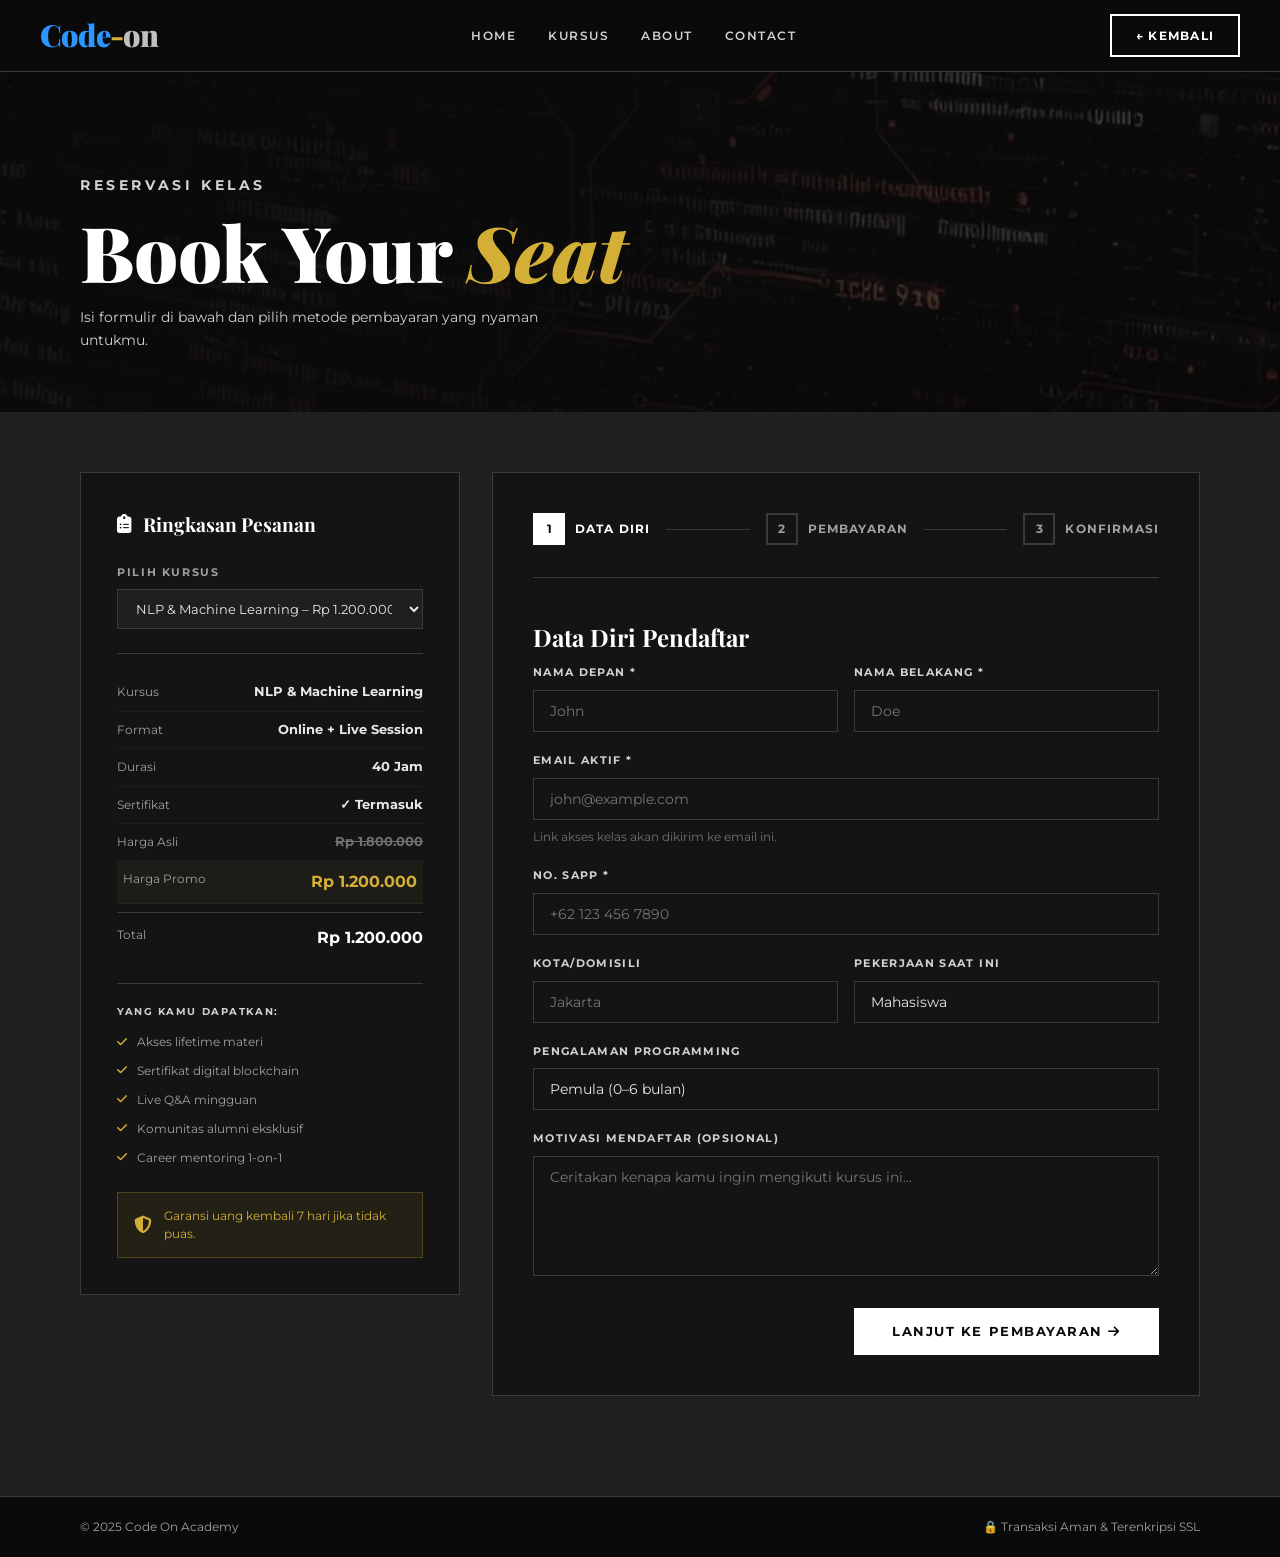
==== booking.html @ 101a2666 "first commit" ====
<!DOCTYPE html>
<html lang="id">
<head>
  <meta charset="UTF-8" />
  <meta name="viewport" content="width=device-width, initial-scale=1.0" />
  <title>Booking – Code On Academy</title>
  <link rel="stylesheet" href="style.css" />
  <link href="https://fonts.googleapis.com/css2?family=Playfair+Display:ital,wght@0,400;0,700;0,900;1,400&family=Montserrat:wght@300;400;500;600;700&display=swap" rel="stylesheet" />
  <link rel="stylesheet" href="https://cdnjs.cloudflare.com/ajax/libs/font-awesome/6.5.0/css/all.min.css" />
</head>
<body class="booking-page">

  <!-- NAVBAR -->
  <header id="navbar" class="scrolled">
    <div class="nav-container">
      <a href="index.html" class="logo">
        <span class="logo-c">Code</span><span class="logo-dash">-</span><span class="logo-on">on</span>
      </a>
      <nav class="nav-links">
        <a href="index.html">Home</a>
        <a href="index.html#workshops">Kursus</a>
        <a href="index.html#about">About</a>
        <a href="index.html#contact">Contact</a>
      </nav>
      <a href="index.html" class="nav-cta outline">← Kembali</a>
    </div>
  </header>

  <!-- BOOKING HERO -->
  <section class="booking-hero">
    <div class="booking-hero-bg"></div>
    <div class="booking-hero-overlay"></div>
    <div class="booking-hero-content">
      <p class="section-eyebrow">Reservasi Kelas</p>
      <h1>Book Your <em>Seat</em></h1>
      <p>Isi formulir di bawah dan pilih metode pembayaran yang nyaman untukmu.</p>
    </div>
  </section>

  <!-- BOOKING CONTENT -->
  <section class="booking-section">
    <div class="booking-wrapper">

      <!-- LEFT: Course Summary -->
      <aside class="booking-summary">
        <h3><i class="fas fa-clipboard-list"></i> Ringkasan Pesanan</h3>

        <div class="summary-course-select">
          <label>Pilih Kursus</label>
          <select id="courseSelect" onchange="updateSummary()">
            <option value="nlp" data-price="1200000">NLP & Machine Learning – Rp 1.200.000</option>
            <option value="cv" data-price="950000">Computer Vision – Rp 950.000</option>
            <option value="backend" data-price="1000000">Backend API Architecture – Rp 1.000.000</option>
            <option value="db" data-price="850000">Database Engineering – Rp 850.000</option>
            <option value="devops" data-price="1100000">DevOps & OS – Rp 1.100.000</option>
          </select>
        </div>

        <div class="summary-detail">
          <div class="sd-row"><span>Kursus</span><strong id="s-course">NLP & Machine Learning</strong></div>
          <div class="sd-row"><span>Format</span><strong>Online + Live Session</strong></div>
          <div class="sd-row"><span>Durasi</span><strong id="s-duration">40 Jam</strong></div>
          <div class="sd-row"><span>Sertifikat</span><strong>✓ Termasuk</strong></div>
          <div class="sd-row"><span>Harga Asli</span><strong class="line-through" id="s-original">Rp 1.800.000</strong></div>
          <div class="sd-row highlight"><span>Harga Promo</span><strong class="price-accent" id="s-price">Rp 1.200.000</strong></div>
          <div class="sd-row total-row"><span>Total</span><strong id="s-total">Rp 1.200.000</strong></div>
        </div>

        <div class="summary-includes">
          <h4>Yang Kamu Dapatkan:</h4>
          <ul>
            <li><i class="fas fa-check"></i> Akses lifetime materi</li>
            <li><i class="fas fa-check"></i> Sertifikat digital blockchain</li>
            <li><i class="fas fa-check"></i> Live Q&A mingguan</li>
            <li><i class="fas fa-check"></i> Komunitas alumni eksklusif</li>
            <li><i class="fas fa-check"></i> Career mentoring 1-on-1</li>
          </ul>
        </div>

        <div class="summary-guarantee">
          <i class="fas fa-shield-alt"></i>
          <span>Garansi uang kembali 7 hari jika tidak puas.</span>
        </div>
      </aside>

      <!-- RIGHT: Booking Form -->
      <div class="booking-form-container">
        <div class="booking-steps">
          <div class="step active" id="step-ind-1">
            <span class="step-num">1</span><span class="step-label">Data Diri</span>
          </div>
          <div class="step-line"></div>
          <div class="step" id="step-ind-2">
            <span class="step-num">2</span><span class="step-label">Pembayaran</span>
          </div>
          <div class="step-line"></div>
          <div class="step" id="step-ind-3">
            <span class="step-num">3</span><span class="step-label">Konfirmasi</span>
          </div>
        </div>

        <!-- STEP 1: Personal Data -->
        <div class="booking-step-content" id="step1">
          <h3>Data Diri Pendaftar</h3>
          <div class="form-row">
            <div class="form-group">
              <label>Nama Depan *</label>
              <input type="text" id="firstName" placeholder="John" required />
            </div>
            <div class="form-group">
              <label>Nama Belakang *</label>
              <input type="text" id="lastName" placeholder="Doe" required />
            </div>
          </div>
          <div class="form-group">
            <label>Email Aktif *</label>
            <input type="email" id="email" placeholder="john@example.com" required />
            <small>Link akses kelas akan dikirim ke email ini.</small>
          </div>
          <div class="form-group">
            <label>No. sApp *</label>
            <input type="tel" id="phone" placeholder="+62 123 456 7890" required />
          </div>
          <div class="form-row">
            <div class="form-group">
              <label>Kota/Domisili</label>
              <input type="text" id="city" placeholder="Jakarta" />
            </div>
            <div class="form-group">
              <label>Pekerjaan Saat Ini</label>
              <select id="occupation">
                <option>Mahasiswa</option>
                <option>Fresh Graduate</option>
                <option>Karyawan Swasta</option>
                <option>Wirausaha</option>
                <option>PNS / ASN</option>
                <option>Lainnya</option>
              </select>
            </div>
          </div>
          <div class="form-group">
            <label>Pengalaman Programming</label>
            <select id="experience">
              <option>Pemula (0–6 bulan)</option>
              <option>Menengah (6 bulan – 2 tahun)</option>
              <option>Berpengalaman (2+ tahun)</option>
            </select>
          </div>
          <div class="form-group">
            <label>Motivasi Mendaftar (opsional)</label>
            <textarea rows="3" placeholder="Ceritakan kenapa kamu ingin mengikuti kursus ini..."></textarea>
          </div>
          <div class="form-actions">
            <button class="btn-primary" onclick="goToStep(2)">Lanjut ke Pembayaran <i class="fas fa-arrow-right"></i></button>
          </div>
        </div>

        <!-- STEP 2: Payment -->
        <div class="booking-step-content hidden" id="step2">
          <h3>Metode Pembayaran</h3>
          <p class="step-desc">Pilih metode pembayaran yang paling nyaman untukmu.</p>

          <div class="payment-methods">

            <!-- E-WALLET -->
            <div class="payment-option" onclick="selectPayment('cash')" id="pay-cash">
              <div class="po-header">
                <div class="po-radio"></div>
                <div class="po-icon"><i class="fas fa-wallet"></i></div>
                <div class="po-info">
                  <strong>E-Wallet</strong>
                  <small>E-Wallet – Bayar online secara instan</small>
                </div>
              </div>
              <div class="po-detail" id="detail-cash">
                <div class="cash-options">
                  <div class="ewallet-opt" onclick="selectEwallet(event, 'gopay')">
                    <div class="ew-icon gopay-icon"><i class="fas fa-g"></i></div>
                    <span>GoPay</span>
                  </div>
                  <div class="ewallet-opt" onclick="selectEwallet(event, 'ovo')">
                    <div class="ew-icon ovo-icon"><i class="fas fa-circle"></i></div>
                    <span>OVO</span>
                  </div>
                  <div class="ewallet-opt" onclick="selectEwallet(event, 'dana')">
                    <div class="ew-icon dana-icon"><i class="fas fa-d"></i></div>
                    <span>DANA</span>
                  </div>
                  <div class="ewallet-opt" onclick="selectEwallet(event, 'shopeepay')">
                    <div class="ew-icon spay-icon"><i class="fas fa-shopping-bag"></i></div>
                    <span>ShopeePay</span>
                  </div>
                </div>
                <div class="form-group mt-1">
                  <label>No. HP / Akun e-Wallet</label>
                  <input type="tel" placeholder="+62 812 3456 7890" />
                </div>
              </div>
            </div>

            <!-- QRIS -->
            <div class="payment-option" onclick="selectPayment('qris')" id="pay-qris">
              <div class="po-header">
                <div class="po-radio"></div>
                <div class="po-icon"><i class="fas fa-qrcode"></i></div>
                <div class="po-info">
                  <strong>QRIS</strong>
                  <small>Scan QR – Semua e-Wallet & m-Banking</small>
                </div>
              </div>
              <div class="po-detail" id="detail-qris">
                <div class="qris-display">
                  <div class="qris-code">
                    <div class="qr-mock">
                      <svg viewBox="0 0 100 100" xmlns="http://www.w3.org/2000/svg">
                        <!-- QR mock pattern -->
                        <rect width="100" height="100" fill="white"/>
                        <rect x="5" y="5" width="30" height="30" rx="2" fill="none" stroke="#0d0d0d" stroke-width="3"/>
                        <rect x="10" y="10" width="20" height="20" fill="#0d0d0d"/>
                        <rect x="65" y="5" width="30" height="30" rx="2" fill="none" stroke="#0d0d0d" stroke-width="3"/>
                        <rect x="70" y="10" width="20" height="20" fill="#0d0d0d"/>
                        <rect x="5" y="65" width="30" height="30" rx="2" fill="none" stroke="#0d0d0d" stroke-width="3"/>
                        <rect x="10" y="70" width="20" height="20" fill="#0d0d0d"/>
                        <rect x="45" y="5" width="5" height="5" fill="#0d0d0d"/>
                        <rect x="52" y="5" width="5" height="5" fill="#0d0d0d"/>
                        <rect x="45" y="12" width="5" height="5" fill="#0d0d0d"/>
                        <rect x="45" y="20" width="5" height="5" fill="#0d0d0d"/>
                        <rect x="52" y="20" width="5" height="5" fill="#0d0d0d"/>
                        <rect x="45" y="28" width="5" height="5" fill="#0d0d0d"/>
                        <rect x="45" y="45" width="5" height="5" fill="#0d0d0d"/>
                        <rect x="52" y="45" width="5" height="5" fill="#0d0d0d"/>
                        <rect x="60" y="45" width="5" height="5" fill="#0d0d0d"/>
                        <rect x="45" y="52" width="5" height="5" fill="#0d0d0d"/>
                        <rect x="60" y="52" width="5" height="5" fill="#0d0d0d"/>
                        <rect x="45" y="60" width="5" height="5" fill="#0d0d0d"/>
                        <rect x="52" y="60" width="5" height="5" fill="#0d0d0d"/>
                        <rect x="60" y="60" width="5" height="5" fill="#0d0d0d"/>
                        <rect x="45" y="68" width="5" height="5" fill="#0d0d0d"/>
                        <rect x="52" y="75" width="5" height="5" fill="#0d0d0d"/>
                        <rect x="60" y="68" width="5" height="5" fill="#0d0d0d"/>
                        <rect x="45" y="82" width="5" height="5" fill="#0d0d0d"/>
                        <rect x="52" y="82" width="5" height="5" fill="#0d0d0d"/>
                        <rect x="60" y="82" width="5" height="5" fill="#0d0d0d"/>
                        <rect x="68" y="45" width="5" height="5" fill="#0d0d0d"/>
                        <rect x="75" y="45" width="5" height="5" fill="#0d0d0d"/>
                        <rect x="82" y="45" width="5" height="5" fill="#0d0d0d"/>
                        <rect x="68" y="52" width="5" height="5" fill="#0d0d0d"/>
                        <rect x="82" y="52" width="5" height="5" fill="#0d0d0d"/>
                        <rect x="68" y="60" width="5" height="5" fill="#0d0d0d"/>
                        <rect x="75" y="60" width="5" height="5" fill="#0d0d0d"/>
                        <rect x="68" y="68" width="5" height="5" fill="#0d0d0d"/>
                        <rect x="75" y="75" width="5" height="5" fill="#0d0d0d"/>
                        <rect x="82" y="68" width="5" height="5" fill="#0d0d0d"/>
                        <rect x="68" y="82" width="5" height="5" fill="#0d0d0d"/>
                        <rect x="82" y="82" width="5" height="5" fill="#0d0d0d"/>
                        <text x="50" y="97" text-anchor="middle" font-size="6" fill="#555">Code On Academy</text>
                      </svg>
                    </div>
                    <p class="qris-amount">Total: <strong id="qris-total">Rp 1.200.000</strong></p>
                    <small>Berlaku 15 menit setelah pembuatan order</small>
                  </div>
                </div>
              </div>
            </div>

            <!-- BANK TRANSFER -->
            <div class="payment-option" onclick="selectPayment('bank')" id="pay-bank">
              <div class="po-header">
                <div class="po-radio"></div>
                <div class="po-icon"><i class="fas fa-university"></i></div>
                <div class="po-info">
                  <strong>Transfer Bank</strong>
                  <small>BCA, BRI, BNI, Mandiri, BSI</small>
                </div>
              </div>
              <div class="po-detail" id="detail-bank">
                <div class="bank-options">
                  <div class="bank-opt" onclick="selectBank(event, 'bca')">
                    <div class="bank-logo bca">BCA</div>
                    <span>Bank BCA</span>
                  </div>
                  <div class="bank-opt" onclick="selectBank(event, 'bri')">
                    <div class="bank-logo bri">BRI</div>
                    <span>Bank BRI</span>
                  </div>
                  <div class="bank-opt" onclick="selectBank(event, 'bni')">
                    <div class="bank-logo bni">BNI</div>
                    <span>Bank BNI</span>
                  </div>
                  <div class="bank-opt" onclick="selectBank(event, 'mandiri')">
                    <div class="bank-logo mandiri">MDR</div>
                    <span>Mandiri</span>
                  </div>
                  <div class="bank-opt" onclick="selectBank(event, 'bsi')">
                    <div class="bank-logo bsi">BSI</div>
                    <span>Bank BSI</span>
                  </div>
                </div>
                <div class="bank-details" id="bankDetails">
                  <div class="bd-row"><span>Bank</span><strong id="bd-bank">BCA</strong></div>
                  <div class="bd-row"><span>No. Rekening</span><strong id="bd-account">8800 1234 5678</strong><button class="copy-btn" onclick="copyAccount()"><i class="fas fa-copy"></i></button></div>
                  <div class="bd-row"><span>Atas Nama</span><strong>PT Code On Academy</strong></div>
                  <div class="bd-row total-row"><span>Jumlah Transfer</span><strong id="bd-amount">Rp 1.200.000</strong></div>
                </div>
                <div class="form-group mt-1">
                  <label>Upload Bukti Transfer</label>
                  <div class="file-upload" onclick="document.getElementById('proofFile').click()">
                    <i class="fas fa-cloud-upload-alt"></i>
                    <span>Klik untuk upload atau drag & drop</span>
                    <small>PNG, JPG, PDF – Max 5MB</small>
                  </div>
                  <input type="file" id="proofFile" accept="image/*,.pdf" style="display:none" onchange="handleFileUpload(event)" />
                  <div id="filePreview" class="file-preview" style="display:none"></div>
                </div>
              </div>
            </div>

          </div>

          <div class="form-actions two-col">
            <button class="btn-secondary" onclick="goToStep(1)"><i class="fas fa-arrow-left"></i> Kembali</button>
            <button class="btn-primary" onclick="goToStep(3)">Konfirmasi Pesanan <i class="fas fa-arrow-right"></i></button>
          </div>
        </div>

        <!-- STEP 3: Confirmation -->
        <div class="booking-step-content hidden" id="step3">
          <div class="confirmation-screen">
            <div class="confirm-icon">
              <i class="fas fa-check-circle"></i>
            </div>
            <h3>Pesanan Dikonfirmasi!</h3>
            <p>Terima kasih, <strong id="confirm-name">—</strong>! Pesananmu telah kami terima.</p>
            <div class="confirm-details">
              <div class="cd2-row"><span>Order ID</span><strong id="confirm-id">#CON-2025-0001</strong></div>
              <div class="cd2-row"><span>Kursus</span><strong id="confirm-course">—</strong></div>
              <div class="cd2-row"><span>Total Dibayar</span><strong id="confirm-total">—</strong></div>
              <div class="cd2-row"><span>Email Konfirmasi</span><strong id="confirm-email">—</strong></div>
              <div class="cd2-row"><span>Status</span><strong class="status-badge">Menunggu Verifikasi</strong></div>
            </div>
            <p class="confirm-note">Link akses kelas akan dikirimkan ke email kamu dalam 1x24 jam setelah pembayaran diverifikasi. Cek juga folder Spam.</p>
            <div class="form-actions">
              <a href="index.html" class="btn-secondary">← Kembali ke Home</a>
              <button class="btn-primary" onclick="window.print()"><i class="fas fa-print"></i> Cetak Bukti</button>
            </div>
          </div>
        </div>

      </div>
    </div>
  </section>

  <!-- FOOTER SIMPLE -->
  <footer class="footer-simple">
    <span>© 2025 Code On Academy</span>
    <span>🔒 Transaksi Aman & Terenkripsi SSL</span>
  </footer>

  <script src="script.js"></script>
</body>
</html>
---- style.css ----
/* ================================================================
   CODE ON ACADEMY — style.css (REVISI LENGKAP)
   ================================================================ */

/* ---- CSS VARIABLES ---- */
:root {
  /* FIX 1a: --black dikembalikan ke hitam pekat #0a0a0a */
  --black:      #0a0a0a;
  --black2:     #141414;
  --black3:     #1f1f1f;
  --dark:       #2a2a2a;
  --dark2:      #3a3a3a;
  --mid:        #707070;
  --grey:       #a0a0a0;
  --light-grey: #d1d1d1;
  --off-white:  #e8e8e8;
  --white:      #f5f5f5;
  --pure-white: #ffffff;
  --accent:     #d4af37;
  --accent2:    #c0c0c0;
  --blue:       #2997ff;

  --font-display: 'Playfair Display', serif;
  --font-body:    'Montserrat', sans-serif;

  --nav-h: 72px;
}

/* ---- RESET ---- */
*, *::before, *::after { box-sizing: border-box; margin: 0; padding: 0; }
html { scroll-behavior: smooth; }
body {
  font-family: var(--font-body);
  background: var(--black);
  color: var(--off-white);
  overflow-x: hidden;
  line-height: 1.6;
}
img { max-width: 100%; display: block; }
a { text-decoration: none; color: inherit; }
ul { list-style: none; }
input, select, textarea, button { font-family: var(--font-body); }

/* ================================================================
   NAVBAR
   ================================================================ */
#navbar {
  position: fixed;
  top: 0; left: 0; right: 0;
  z-index: 1000;
  height: var(--nav-h);
  transition: background .3s, border-bottom .3s;
  border-bottom: 1px solid transparent;
}
#navbar.scrolled {
  background: rgba(10,10,10,.96);
  border-bottom: 1px solid var(--dark2);
  backdrop-filter: blur(12px);
}
.nav-container {
  max-width: 1280px;
  margin: 0 auto;
  height: 100%;
  display: flex;
  align-items: center;
  justify-content: space-between;
  padding: 0 40px;
  gap: 32px;
}
.logo {
  font-family: var(--font-display);
  font-size: 1.9rem;
  font-weight: 900;
  letter-spacing: -1px;
  cursor: pointer;
}
.logo-c    { color: var(--blue); }
.logo-dash { color: var(--accent); }
.logo-on   { color: var(--accent2); }

.nav-links { display: flex; gap: 32px; }
.nav-links a {
  font-size: .78rem;
  font-weight: 600;
  letter-spacing: .12em;
  text-transform: uppercase;
  color: var(--light-grey);
  transition: color .2s;
  position: relative;
}
.nav-links a::after {
  content: '';
  position: absolute;
  bottom: -4px; left: 0;
  width: 0; height: 1px;
  background: var(--accent);
  transition: width .3s;
}
.nav-links a:hover { color: var(--pure-white); }
.nav-links a:hover::after { width: 100%; }

.nav-cta {
  font-size: .78rem;
  font-weight: 700;
  letter-spacing: .1em;
  text-transform: uppercase;
  padding: 10px 24px;
  background: var(--pure-white);
  color: var(--black);
  border: 2px solid var(--pure-white);
  transition: background .2s, color .2s;
}
.nav-cta:hover { background: transparent; color: var(--pure-white); }
.nav-cta.outline { background: transparent; color: var(--pure-white); }
.nav-cta.outline:hover { background: var(--pure-white); color: var(--black); }

.hamburger {
  display: none;
  background: none; border: none;
  color: var(--white); font-size: 1.4rem;
  cursor: pointer;
}
.mobile-menu {
  display: none;
  flex-direction: column;
  background: var(--black2);
  border-top: 1px solid var(--dark2);
  padding: 20px 40px;
  gap: 16px;
}
.mobile-menu a {
  font-size: .85rem;
  font-weight: 600;
  letter-spacing: .1em;
  text-transform: uppercase;
  color: var(--light-grey);
  padding: 8px 0;
  border-bottom: 1px solid var(--dark2);
}
.mobile-menu.open { display: flex; }
.mobile-cta {
  background: var(--pure-white);
  color: var(--black) !important;
  text-align: center;
  padding: 12px !important;
  border: none !important;
  font-weight: 700 !important;
}

/* ================================================================
   BUTTONS
   ================================================================ */
.btn-primary {
  display: inline-block;
  padding: 14px 36px;
  background: var(--pure-white);
  color: var(--black);
  font-size: .8rem;
  font-weight: 700;
  letter-spacing: .12em;
  text-transform: uppercase;
  border: 2px solid var(--pure-white);
  transition: background .2s, color .2s;
  cursor: pointer;
}
.btn-primary:hover { background: transparent; color: var(--pure-white); }

.btn-secondary {
  display: inline-block;
  padding: 14px 36px;
  background: transparent;
  color: var(--pure-white);
  font-size: .8rem;
  font-weight: 700;
  letter-spacing: .12em;
  text-transform: uppercase;
  border: 2px solid var(--dark2);
  transition: border-color .2s, color .2s;
  cursor: pointer;
}
.btn-secondary:hover { border-color: var(--pure-white); }

.btn-white {
  display: inline-block;
  padding: 14px 40px;
  background: var(--pure-white);
  color: var(--black);
  font-size: .8rem;
  font-weight: 700;
  letter-spacing: .12em;
  text-transform: uppercase;
  border: 2px solid var(--pure-white);
  transition: background .2s, color .2s;
  cursor: pointer;
}
.btn-white:hover { background: transparent; color: var(--pure-white); }

.btn-book {
  display: inline-block;
  padding: 10px 24px;
  background: var(--pure-white);
  color: var(--black);
  font-size: .75rem;
  font-weight: 700;
  letter-spacing: .1em;
  text-transform: uppercase;
  border: 2px solid var(--pure-white);
  transition: background .2s, color .2s;
}
.btn-book:hover { background: transparent; color: var(--pure-white); }

.btn-enroll {
  display: inline-block;
  padding: 8px 20px;
  background: var(--black);
  color: var(--pure-white);
  font-size: .72rem;
  font-weight: 700;
  letter-spacing: .1em;
  text-transform: uppercase;
  border: 1px solid var(--dark2);
  transition: border-color .2s, background .2s;
}
.btn-enroll:hover { border-color: var(--pure-white); background: var(--pure-white); color: var(--black); }
.full-width { width: 100%; text-align: center; }

/* ================================================================
   SECTION SHARED STYLES
   ================================================================ */
.section-header { text-align: center; margin-bottom: 64px; }
.section-eyebrow {
  font-size: .72rem;
  font-weight: 700;
  letter-spacing: .25em;
  text-transform: uppercase;
  color: var(--accent);
  margin-bottom: 12px;
}
.section-title {
  font-family: var(--font-display);
  font-size: clamp(2rem, 4vw, 3.2rem);
  font-weight: 700;
  color: var(--pure-white);
  line-height: 1.15;
}
.section-desc {
  max-width: 560px;
  margin: 16px auto 0;
  color: var(--grey);
  font-size: .9rem;
}

/* ================================================================
   FADE-UP ANIMATIONS
   ================================================================ */
.fade-up { opacity: 0; transform: translateY(28px); animation: fadeUp .7s forwards; }
.delay-1 { animation-delay: .15s; }
.delay-2 { animation-delay: .3s; }
.delay-3 { animation-delay: .45s; }
.delay-4 { animation-delay: .6s; }

@keyframes fadeUp {
  to { opacity: 1; transform: translateY(0); }
}

/* ================================================================
   HERO SECTION — FIX 3: background 100vh dengan hero_coba.png
   ================================================================ */
.hero-section {
  position: relative;
  min-height: 100vh;
  display: flex;
  align-items: center;
  justify-content: center;
  overflow: hidden;
  background: var(--black);
}
.hero-parallax {
  position: absolute;
  inset: -80px;
  /* FIX 3: memanggil hero_coba.png, menutupi seluruh 100vh */
  background-image: url('aset/hero_parallax/hero_coba.png');
  background-size: cover;
  background-position: center;
  background-attachment: fixed;
  filter: grayscale(30%) brightness(0.55);
  z-index: 0;
}
.hero-overlay {
  position: absolute;
  inset: 0;
  background: linear-gradient(
    to bottom,
    rgba(10,10,10,.4) 0%,
    rgba(10,10,10,.6) 50%,
    rgba(10,10,10,.95) 100%
  );
  z-index: 1;
}
.hero-content {
  position: relative;
  z-index: 2;
  text-align: center;
  padding: 0 24px;
  max-width: 860px;
}
.hero-sub {
  font-size: .72rem;
  font-weight: 700;
  letter-spacing: .3em;
  text-transform: uppercase;
  color: var(--accent);
  margin-bottom: 0px;
}
.hero-title {
  font-family: var(--font-display);
  font-size: clamp(4rem, 10vw, 9rem);
  font-weight: 900;
  line-height: 1;
  margin-top: 5px;
  margin-bottom: 24px;
}
.title-code { color: var(--blue); }
/* FIX 1b: .title-on — syntax diperbaiki, warna #444444 */
.title-on   { color: #444444; font-style: italic; }

.hero-tagline {
  font-size: clamp(.9rem, 2vw, 1.2rem);
  font-weight: 300;
  color: var(--light-grey);
  letter-spacing: .04em;
  margin-bottom: 40px;
  max-width: 520px;
  margin-left: auto;
  margin-right: auto;
}
.hero-btns { display: flex; gap: 16px; justify-content: center; flex-wrap: wrap; margin-bottom: 64px; }
.hero-stats { display: flex; align-items: center; justify-content: center; gap: 32px; flex-wrap: wrap; }
.stat { display: flex; flex-direction: column; align-items: center; gap: 4px; }
.stat-num { font-family: var(--font-display); font-size: 1.6rem; font-weight: 700; color: var(--pure-white); }
.stat-label { font-size: .65rem; font-weight: 600; letter-spacing: .15em; text-transform: uppercase; color: var(--grey); }
.stat-divider { width: 1px; height: 48px; background: var(--dark2); }
.hero-scroll-hint { position: absolute; bottom: 40px; left: 50%; transform: translateX(-50%); z-index: 2; display: flex; flex-direction: column; align-items: center; gap: 8px; color: var(--grey); font-size: .65rem; letter-spacing: .2em; text-transform: uppercase; }
.scroll-line { width: 1px; height: 48px; background: var(--grey); animation: scrollPulse 2s ease infinite; }
@keyframes scrollPulse {
  0%,100% { opacity: .3; transform: scaleY(1); }
  50%     { opacity: 1;  transform: scaleY(1.3); }
}

/* ================================================================
   PARALLAX STRIPS
   ================================================================ */
.parallax-strip {
  position: relative;
  height: 420px;
  display: flex;
  align-items: center;
  justify-content: center;
  overflow: hidden;
}
.strip-1 { background-image: url('aset/parallax/parallax_1.jpg'); background-size: cover; background-attachment: fixed; background-position: center; }
.strip-2 { background-image: url('aset/parallax/parallax_2.jpg'); background-size: cover; background-attachment: fixed; background-position: center; }
.strip-3 { background-image: url('aset/parallax/parallax_3.jpg'); background-size: cover; background-attachment: fixed; background-position: center; }

.strip-overlay { position: absolute; inset: 0; background: rgba(10,10,10,.72); }
.strip-text { position: relative; z-index: 1; text-align: left; max-width: 1280px; width: 100%; padding: 0 80px; }
.strip-text.center { text-align: center; padding: 0 24px; }
.strip-eyebrow { font-size: .7rem; font-weight: 700; letter-spacing: .25em; text-transform: uppercase; color: var(--accent); margin-bottom: 12px; }
.strip-text h2 { font-family: var(--font-display); font-size: clamp(1.6rem, 3.5vw, 2.6rem); font-weight: 700; color: var(--pure-white); line-height: 1.3; max-width: 680px; }
.strip-text.center h2 { max-width: 100%; margin-bottom: 32px; }
.strip-text p { color: var(--light-grey); font-size: .9rem; margin-top: 12px; max-width: 600px; }

/* ================================================================
   MOSAIC SECTION — FIX 4: satu grid utuh 4×2 (8 kotak)
   ================================================================ */
.mosaic-section { background: var(--black2); padding: 100px 0; }
.mosaic-section .section-header { padding: 0 80px; }

.mosaic-grid {
  display: grid;
  grid-template-columns: repeat(4, 1fr);
  grid-auto-rows: 320px;
  gap: 0;
  width: 100%;
}

/* Fallback class untuk grid bawah (tidak digunakan tapi dibiarkan) */
.mosaic-grid-bottom {
  display: grid;
  grid-template-columns: repeat(4, 1fr);
  grid-auto-rows: 320px;
  gap: 0;
  width: 100%;
}

.mosaic-cell { position: relative; overflow: hidden; }

/* Text cells */
.cell-text { display: flex; align-items: center; justify-content: center; padding: 32px; }
.cell-text .cell-inner { text-align: center; }
.cell-icon { font-size: 2rem; color: var(--accent); margin-bottom: 16px; display: block; }
.cell-text h3 { font-family: var(--font-display); font-size: 1.3rem; font-weight: 700; color: var(--pure-white); margin-bottom: 10px; }
.cell-text p { font-size: .8rem; color: var(--grey); line-height: 1.5; }

.polkadot { background-color: var(--black3); background-image: radial-gradient(circle, rgba(255,255,255,.08) 1px, transparent 1px); background-size: 24px 24px; }
.lined { background-color: var(--dark); background-image: repeating-linear-gradient(0deg, transparent, transparent 23px, rgba(255,255,255,.04) 23px, rgba(255,255,255,.04) 24px); }
.accent { background: var(--pure-white); }
.accent .cell-icon { color: var(--black); }
.accent h3 { color: var(--black); }
.accent p { color: var(--dark2); }
.big-num { font-family: var(--font-display); font-size: 3.5rem; font-weight: 900; color: var(--black); line-height: 1; display: block; margin-bottom: 8px; }

/* Image cells */
.img-placeholder { width: 100%; height: 100%; background-size: cover; background-position: center; position: relative; transition: transform .6s ease; }
.mosaic-cell:hover .img-placeholder { transform: scale(1.04); }
.img-overlay { position: absolute; inset: 0; background: rgba(10,10,10,.45); transition: background .4s; }
.mosaic-cell:hover .img-overlay { background: rgba(10,10,10,.2); }
.img-caption { position: absolute; bottom: 16px; left: 16px; font-size: .65rem; font-weight: 700; letter-spacing: .2em; text-transform: uppercase; color: rgba(255,255,255,.7); z-index: 2; }

/* FIX 4: Tambah mosaic-img-4 yang hilang */
.mosaic-img-1 { background-image: url('aset/mosaic/mosaic_1.jpg'); }
.mosaic-img-2 { background-image: url('aset/mosaic/mosaic_2.jpg'); }
.mosaic-img-3 { background-image: url('aset/mosaic/mosaic_3.png'); }
.mosaic-img-4 { background-image: url('aset/mosaic/mosaic_4.jpg'); }
.mosaic-img-5 { background-image: url('aset/mosaic/mosaic_5.jpg'); }

/* Video cell */
.cell-video { background: var(--black3); }
.video-bg { width: 100%; height: 100%; position: relative; display: flex; align-items: center; justify-content: center; }
.video-overlay-text { position: absolute; bottom: 0; left: 0; right: 0; padding: 24px; background: linear-gradient(to top, rgba(10,10,10,.9), transparent); z-index: 2; }
.v-tag { font-size: .6rem; font-weight: 700; letter-spacing: .2em; text-transform: uppercase; color: var(--accent); display: block; margin-bottom: 8px; }
.video-overlay-text h4 { font-family: var(--font-display); font-size: 1.1rem; font-weight: 700; color: var(--pure-white); line-height: 1.3; }

/* ================================================================
   INSTRUCTORS
   ================================================================ */
.instructors-section { background: var(--black); padding: 100px 80px; }
.instructors-grid { display: grid; grid-template-columns: repeat(4, 1fr); gap: 2px; max-width: 1280px; margin: 0 auto; }
.instructor-card { position: relative; overflow: hidden; }

.instructor-img {
  width: 100%;
  height: 400px;
  background-size: cover;
  background-position: center top;
  filter: grayscale(100%);
  transition: filter .5s ease;
  position: relative;
}
.instructor-card:hover .instructor-img { filter: grayscale(0%); }

.img-inst-1 { background-image: url('aset/instruktur/instruktur_1.png'); }
.img-inst-2 { background-image: url('aset/instruktur/instruktur_2.png'); }
.img-inst-3 { background-image: url('aset/instruktur/instruktur_3.png'); }
.img-inst-4 { background-image: url('aset/instruktur/instruktur_4.png'); }

.inst-overlay { position: absolute; inset: 0; background: rgba(10,10,10,.55); opacity: 0; transition: opacity .4s; display: flex; align-items: flex-start; justify-content: flex-end; padding: 20px; }
.instructor-card:hover .inst-overlay { opacity: 1; }
.inst-social { display: flex; gap: 12px; }
.inst-social a { width: 36px; height: 36px; border: 1px solid rgba(255,255,255,.5); display: flex; align-items: center; justify-content: center; color: var(--pure-white); font-size: .85rem; transition: background .2s, border-color .2s; }
.inst-social a:hover { background: var(--pure-white); color: var(--black); }

.instructor-info { padding: 20px 24px; background: var(--black2); border-top: 1px solid var(--dark2); }
.instructor-info h3 { font-family: var(--font-display); font-size: 1.1rem; font-weight: 700; color: var(--pure-white); margin-bottom: 4px; }
.inst-title { font-size: .72rem; font-weight: 600; letter-spacing: .05em; color: var(--grey); margin-bottom: 4px; }
.inst-spec { font-size: .68rem; color: var(--accent); letter-spacing: .05em; }

/* ================================================================
   WORKSHOPS & COURSES
   ================================================================ */
.workshops-section { background: var(--black2); padding: 100px 80px; }
.courses-grid { display: grid; grid-template-columns: repeat(3, 1fr); gap: 2px; max-width: 1280px; margin: 0 auto; }
.course-card { background: var(--black3); overflow: hidden; transition: transform .3s; position: relative; }
.course-card:hover { transform: translateY(-4px); }

.course-thumb { width: 100%; height: 200px; background-size: cover; background-position: center; position: relative; overflow: hidden; transition: transform .5s; }
.course-card:hover .course-thumb { transform: scale(1.04); }

.thumb-ws1 { background-image: url('aset/work_shop/work_shop_1.jpg'); }
.thumb-ws2 { background-image: url('aset/work_shop/work_shop_2.jpg'); }
.thumb-ws3 { background-image: url('aset/work_shop/work_shop_3.jpg'); }
.thumb-ws4 { background-image: url('aset/work_shop/work_shop_4.jpg'); }
.thumb-ws5 { background-image: url('aset/work_shop/work_shop_5.jpg'); }

.course-badge { position: absolute; top: 16px; left: 0; background: var(--pure-white); color: var(--black); font-size: .62rem; font-weight: 800; letter-spacing: .12em; text-transform: uppercase; padding: 5px 14px; }
.course-badge.new { background: var(--accent); color: var(--black); }

.course-overlay { position: absolute; inset: 0; background: rgba(10,10,10,.6); display: flex; align-items: center; justify-content: center; opacity: 0; transition: opacity .3s; }
.course-card:hover .course-overlay { opacity: 1; }

.course-info { padding: 24px; }
.course-tags { display: flex; gap: 8px; flex-wrap: wrap; margin-bottom: 12px; }
.tag { font-size: .6rem; font-weight: 700; letter-spacing: .12em; text-transform: uppercase; padding: 4px 10px; border: 1px solid var(--dark2); color: var(--grey); }
.course-info h3 { font-family: var(--font-display); font-size: 1.15rem; font-weight: 700; color: var(--pure-white); margin-bottom: 10px; line-height: 1.3; }
.course-info p { font-size: .8rem; color: var(--grey); line-height: 1.6; margin-bottom: 16px; }
.course-meta { display: flex; gap: 16px; flex-wrap: wrap; margin-bottom: 16px; padding-top: 16px; border-top: 1px solid var(--dark2); }
.course-meta span { font-size: .72rem; color: var(--grey); display: flex; align-items: center; gap: 6px; }
.course-meta i { color: var(--accent); }
.course-price { display: flex; align-items: center; justify-content: space-between; }
.price { font-family: var(--font-display); font-size: 1.2rem; font-weight: 700; color: var(--pure-white); }

.course-card.featured .course-thumb { height: 240px; }
.course-card.featured { border-top: 2px solid var(--accent); }
.cta-card { background: var(--pure-white); display: flex; align-items: center; justify-content: center; }
.cta-card-inner { text-align: center; padding: 40px 32px; }
.cta-icon { font-size: 2.5rem; color: var(--black); margin-bottom: 20px; display: block; }
.cta-card-inner h3 { font-family: var(--font-display); font-size: 1.4rem; font-weight: 700; color: var(--black); margin-bottom: 12px; }
.cta-card-inner p { font-size: .82rem; color: var(--mid); margin-bottom: 24px; line-height: 1.6; }
.cta-card .btn-primary { background: var(--black); color: var(--pure-white); border-color: var(--black); }
.cta-card .btn-primary:hover { background: transparent; color: var(--black); }

/* ================================================================
   ONLINE CLASSES SECTION
   ================================================================ */
.online-section { background: var(--black); padding: 100px 80px; }
.online-grid { display: grid; grid-template-columns: 1fr 1fr; gap: 80px; align-items: center; max-width: 1280px; margin: 0 auto; }
.online-text .section-title { text-align: left; font-size: clamp(1.8rem, 3vw, 2.6rem); }
.online-text .section-title em { font-style: italic; color: var(--accent); }
.online-text > p { color: var(--grey); font-size: .88rem; line-height: 1.7; margin: 20px 0 28px; }
.online-features { display: flex; flex-direction: column; gap: 12px; margin-bottom: 36px; }
.online-features li { display: flex; align-items: center; gap: 12px; font-size: .85rem; color: var(--light-grey); }
.online-features li i { color: var(--accent); font-size: .9rem; }

.online-cards { display: grid; grid-template-columns: repeat(2, 1fr); gap: 2px; }
.oc-card { position: relative; overflow: hidden; }
.oc-card-3 { grid-column: 1 / span 2; }
.oc-thumb { width: 100%; height: 180px; background-size: cover; background-position: center; filter: grayscale(100%); transition: filter .4s, transform .5s; }
.oc-card-3 .oc-thumb { height: 200px; }
.oc-card:hover .oc-thumb { filter: grayscale(0%); transform: scale(1.04); }
.thumb-oc1 { background-image: url('aset/online_class/online_class_1.jpg'); }
.thumb-oc2 { background-image: url('aset/online_class/online_class_2.jpg'); }
.thumb-oc3 { background-image: url('aset/online_class/online_class_3.jpg'); }
.oc-label { position: absolute; bottom: 0; left: 0; right: 0; padding: 12px 16px; background: linear-gradient(to top, rgba(10,10,10,.9), transparent); font-size: .7rem; font-weight: 700; letter-spacing: .1em; text-transform: uppercase; color: var(--pure-white); }

/* ================================================================
   ABOUT SECTION — FIX 5: posisi gambar diperbaiki agar tidak
   tumpang-tindih berantakan; container height + absolute sizing
   ================================================================ */
.about-section { background: var(--black2); padding: 100px 80px; }
.about-grid { display: grid; grid-template-columns: 1fr 1fr; gap: 80px; align-items: center; max-width: 1280px; margin: 0 auto; }

.about-images {
  position: relative;
  height: 520px;     /* tinggi kontainer tetap */
}
.about-img-main {
  position: absolute;
  top: 0;
  left: 0;
  width: 78%;        /* lebih lebar, dominan */
  height: 82%;       /* hampir penuh atas */
  background-size: cover;
  background-position: center;
  filter: grayscale(20%);
  z-index: 1;
  box-shadow: 6px 6px 32px rgba(0,0,0,.6);
}
.about-img-sub {
  position: absolute;
  bottom: 0;
  right: 0;
  width: 52%;        /* lebih kecil, aksen */
  height: 52%;
  background-size: cover;
  background-position: center;
  border: 5px solid var(--black2);  /* bingkai kontras */
  filter: grayscale(20%);
  z-index: 2;        /* di atas gambar utama */
  box-shadow: 4px 4px 20px rgba(0,0,0,.7);
}
.img-about1 { background-image: url('aset/about_us/about_us_1.jpg'); }
.img-about2 { background-image: url('aset/about_us/about_us_2.jpg'); }

.about-text .section-title { text-align: left; font-size: clamp(1.8rem, 3vw, 2.6rem); margin-bottom: 24px; }
.about-text > p { font-size: .88rem; color: var(--grey); line-height: 1.8; margin-bottom: 16px; }
.about-stats { display: grid; grid-template-columns: repeat(4, 1fr); gap: 2px; margin-top: 40px; }
.astat { background: var(--black3); padding: 20px 16px; text-align: center; border-top: 2px solid var(--dark2); }
.astat span { font-family: var(--font-display); font-size: 1.6rem; font-weight: 700; color: var(--pure-white); display: block; }
.astat small { font-size: .65rem; font-weight: 600; letter-spacing: .12em; text-transform: uppercase; color: var(--grey); }

/* ================================================================
   CONTACT SECTION — FIX 2: map dikeluarkan, full-width 100vw
   ================================================================ */
.contact-section {
  background: var(--black);
  padding: 100px 80px 0;  /* bottom-padding 0 agar map mepet tepi */
}
.contact-grid {
  display: grid;
  grid-template-columns: 1fr 1fr;
  gap: 80px;
  max-width: 1280px;
  margin: 0 auto;
  padding-bottom: 60px; /* jarak antara form dan map */
}
.contact-info h2 { font-family: var(--font-display); font-size: clamp(2rem, 4vw, 3rem); font-weight: 700; color: var(--pure-white); margin: 12px 0 20px; }
.contact-info > p { font-size: .88rem; color: var(--grey); line-height: 1.7; margin-bottom: 32px; }
.contact-details { display: flex; flex-direction: column; gap: 16px; margin-bottom: 32px; }
.cd-item { display: flex; align-items: flex-start; gap: 16px; font-size: .85rem; color: var(--light-grey); }
.cd-item i { color: var(--accent); width: 16px; margin-top: 2px; flex-shrink: 0; }

.contact-social { display: flex; gap: 12px; margin-bottom: 40px; }
.contact-social a { width: 40px; height: 40px; border: 1px solid var(--dark2); display: flex; align-items: center; justify-content: center; color: var(--grey); font-size: .9rem; transition: border-color .2s, color .2s, background .2s; }
.contact-social a:hover { border-color: var(--pure-white); color: var(--black); background: var(--pure-white); }

.contact-form h3 { font-family: var(--font-display); font-size: 1.6rem; font-weight: 700; color: var(--pure-white); margin-bottom: 32px; }
.form-row { display: grid; grid-template-columns: 1fr 1fr; gap: 16px; }
.form-group { display: flex; flex-direction: column; gap: 8px; margin-bottom: 20px; }
.form-group label { font-size: .7rem; font-weight: 700; letter-spacing: .12em; text-transform: uppercase; color: var(--light-grey); }
.form-group input, .form-group select, .form-group textarea { background: var(--black2); border: 1px solid var(--dark2); color: var(--off-white); padding: 12px 16px; font-size: .85rem; outline: none; transition: border-color .2s; -webkit-appearance: none; }
.form-group input:focus, .form-group select:focus, .form-group textarea:focus { border-color: var(--pure-white); }
.form-group textarea { resize: vertical; min-height: 120px; }
.form-group small { font-size: .72rem; color: var(--mid); }

/* FIX 2: MAP FULL-WIDTH — keluar dari padding contact-section */
.map-full-container {
  position: relative;
  /* Breakout dari padding 80px di kiri & kanan */
  width: calc(100% + 160px);
  margin-left: -80px;
  margin-right: -80px;
}

.map-embed {
  position: relative;
  width: 100%;
  height: 440px;
  overflow: hidden;
  border: none;
  border-top: 1px solid var(--dark2);
}
.map-embed iframe {
  width: 100%;
  height: 100%;
  border: 0;
  display: block;
  filter: invert(90%) hue-rotate(180deg) contrast(105%);
}

/* FIX 2: Bouncing red arrow — posisi tengah peta */
.map-arrow {
  position: absolute;
  top: 50%;
  left: 50%;
  transform: translate(-50%, -50%);
  z-index: 10;
  display: flex;
  flex-direction: column;
  align-items: center;
  gap: 6px;
  pointer-events: none;
  animation: mapBounce 1.3s ease-in-out infinite;
}
.map-arrow i {
  font-size: 2.8rem;
  color: #e53935;
  filter: drop-shadow(0 3px 8px rgba(0,0,0,.6));
}
.map-arrow span {
  font-size: .62rem;
  font-weight: 700;
  letter-spacing: .2em;
  text-transform: uppercase;
  color: var(--pure-white);
  background: rgba(10,10,10,.75);
  padding: 4px 10px;
  white-space: nowrap;
}

@keyframes mapBounce {
  0%, 100% { transform: translate(-50%, -50%); }
  50%       { transform: translate(-50%, calc(-50% - 16px)); }
}

/* ================================================================
   FOOTER
   ================================================================ */
.footer { background: var(--black2); border-top: 1px solid var(--dark2); padding: 60px 80px 40px; }
.footer-top { display: grid; grid-template-columns: 1fr 2fr; gap: 80px; margin-bottom: 48px; }
.footer-brand > p { font-size: .82rem; color: var(--grey); line-height: 1.7; margin-top: 16px; max-width: 280px; }
.footer-links { display: grid; grid-template-columns: repeat(3, 1fr); gap: 40px; }
.fl-col h4 { font-size: .68rem; font-weight: 700; letter-spacing: .2em; text-transform: uppercase; color: var(--pure-white); margin-bottom: 20px; }
.fl-col a { display: block; font-size: .8rem; color: var(--grey); margin-bottom: 10px; transition: color .2s; }
.fl-col a:hover { color: var(--pure-white); }
.footer-bottom { display: flex; justify-content: space-between; align-items: center; padding-top: 32px; border-top: 1px solid var(--dark2); font-size: .75rem; color: var(--grey); flex-wrap: wrap; gap: 12px; }

/* ================================================================
   BOOKING PAGE
   ================================================================ */
body.booking-page { background: var(--black3); }
.booking-hero { position: relative; height: 340px; display: flex; align-items: flex-end; justify-content: flex-start; padding: 0 80px 60px; overflow: hidden; margin-top: var(--nav-h); }
.booking-hero-bg { position: absolute; inset: 0; background-image: url('aset/parallax/parallax_2.jpg'); background-size: cover; background-position: center; filter: grayscale(50%) brightness(.5); }
.booking-hero-overlay { position: absolute; inset: 0; background: linear-gradient(to right, rgba(10,10,10,.85) 40%, transparent); }
.booking-hero-content { position: relative; z-index: 1; }
.booking-hero-content h1 { font-family: var(--font-display); font-size: clamp(2.5rem, 6vw, 5rem); font-weight: 900; color: var(--pure-white); line-height: 1.1; margin: 8px 0 12px; }
.booking-hero-content h1 em { font-style: italic; color: var(--accent); }
.booking-hero-content p { font-size: .9rem; color: var(--light-grey); max-width: 480px; }
.booking-section { padding: 60px 80px 100px; max-width: 1400px; margin: 0 auto; }
.booking-wrapper { display: grid; grid-template-columns: 380px 1fr; gap: 32px; align-items: start; }
.booking-summary { background: var(--black2); border: 1px solid var(--dark2); padding: 36px; position: sticky; top: calc(var(--nav-h) + 20px); }
.booking-summary h3 { font-family: var(--font-display); font-size: 1.2rem; font-weight: 700; color: var(--pure-white); margin-bottom: 24px; display: flex; align-items: center; gap: 12px; }
.summary-course-select { margin-bottom: 24px; }
.summary-course-select label { font-size: .68rem; font-weight: 700; letter-spacing: .15em; text-transform: uppercase; color: var(--grey); display: block; margin-bottom: 8px; }
.summary-course-select select { width: 100%; background: var(--black3); border: 1px solid var(--dark2); color: var(--off-white); padding: 10px 14px; font-size: .82rem; outline: none; }
.summary-detail { border-top: 1px solid var(--dark2); padding-top: 20px; margin-bottom: 24px; }
.sd-row { display: flex; justify-content: space-between; align-items: flex-start; padding: 8px 0; border-bottom: 1px solid rgba(255,255,255,.04); gap: 12px; }
.sd-row span { font-size: .75rem; color: var(--grey); flex-shrink: 0; }
.sd-row strong { font-size: .8rem; color: var(--off-white); text-align: right; }
.sd-row.total-row { border-top: 1px solid var(--dark2); border-bottom: none; margin-top: 8px; padding-top: 12px; }
.sd-row.total-row strong { font-size: 1rem; color: var(--pure-white); }
.sd-row.highlight { background: rgba(212,175,55,.05); padding-left: 6px; padding-right: 6px; }
.price-accent { color: var(--accent) !important; font-size: 1rem !important; }
.line-through { text-decoration: line-through; color: var(--mid) !important; }

/* Summary includes */
.summary-includes { margin-bottom: 24px; }
.summary-includes h4 {
  font-size: .65rem;
  font-weight: 700;
  letter-spacing: .15em;
  text-transform: uppercase;
  color: var(--light-grey);
  margin-bottom: 12px;
  border-top: 1px solid var(--dark2);
  padding-top: 20px;
}
.summary-includes ul { display: flex; flex-direction: column; gap: 9px; }
.summary-includes li {
  display: flex;
  align-items: center;
  gap: 10px;
  font-size: .78rem;
  color: var(--grey);
}
.summary-includes li i { color: var(--accent); font-size: .72rem; flex-shrink: 0; }

/* Summary guarantee */
.summary-guarantee {
  display: flex;
  align-items: center;
  gap: 12px;
  padding: 14px 16px;
  background: rgba(212,175,55,.08);
  border: 1px solid rgba(212,175,55,.25);
  font-size: .75rem;
  color: var(--accent);
  line-height: 1.5;
}
.summary-guarantee i { font-size: 1.1rem; flex-shrink: 0; }

.booking-form-container { background: var(--black2); border: 1px solid var(--dark2); padding: 40px; }
.booking-steps { display: flex; align-items: center; margin-bottom: 40px; padding-bottom: 32px; border-bottom: 1px solid var(--dark2); }
.step { display: flex; align-items: center; gap: 10px; flex-shrink: 0; }
.step-num { width: 32px; height: 32px; border: 2px solid var(--dark2); display: flex; align-items: center; justify-content: center; font-size: .75rem; font-weight: 700; color: var(--grey); transition: background .3s, border-color .3s, color .3s; }
.step.active .step-num { background: var(--pure-white); border-color: var(--pure-white); color: var(--black); }
/* FIX 1c: step completed */
.step.completed .step-num { background: var(--dark2); border-color: var(--dark2); color: var(--pure-white); }
.step-label { font-size: .72rem; font-weight: 700; letter-spacing: .1em; text-transform: uppercase; color: var(--grey); }
.step.active .step-label { color: var(--pure-white); }
.step.completed .step-label { color: var(--mid); }
.step-line { flex: 1; height: 1px; background: var(--dark2); margin: 0 16px; }
.booking-step-content h3 { font-family: var(--font-display); font-size: 1.5rem; font-weight: 700; color: var(--pure-white); margin-bottom: 8px; }
.step-desc { font-size: .85rem; color: var(--grey); margin-bottom: 28px; }
.hidden { display: none !important; }
.form-actions { display: flex; justify-content: flex-end; margin-top: 32px; gap: 16px; }
.form-actions.two-col { justify-content: space-between; }

/* ================================================================
   PAYMENT OPTIONS — FIX 6: Styling lengkap UI pembayaran bank
   ================================================================ */
.payment-methods { display: flex; flex-direction: column; gap: 12px; margin-bottom: 8px; }

.payment-option {
  background: var(--black3);
  border: 1.5px solid var(--dark2);
  border-radius: 4px;
  cursor: pointer;
  transition: border-color .25s;
}
.payment-option:hover { border-color: var(--mid); }
.payment-option.selected { border-color: var(--pure-white); }

.po-header {
  padding: 16px 20px;
  display: flex;
  align-items: center;
  gap: 14px;
}
.po-radio {
  width: 18px; height: 18px;
  border-radius: 50%;
  border: 2px solid var(--grey);
  flex-shrink: 0;
  transition: border-color .2s, background .2s;
}
.payment-option.selected .po-radio {
  border-color: var(--pure-white);
  background: var(--pure-white);
}
.po-icon { font-size: 1.1rem; color: var(--accent); width: 24px; text-align: center; flex-shrink: 0; }
.po-info strong { display: block; color: var(--pure-white); font-size: .88rem; margin-bottom: 2px; }
.po-info small  { color: var(--grey); font-size: .72rem; }

.po-detail {
  display: none;
  padding: 0 20px 20px;
  border-top: 1px solid var(--dark2);
  padding-top: 20px;
}
.payment-option.selected .po-detail { display: block; }

/* --- Bank Transfer — Grid Pilihan Bank --- */
.bank-options {
  display: grid;
  grid-template-columns: repeat(5, 1fr);
  gap: 8px;
  margin-bottom: 20px;
}
.bank-opt {
  display: flex;
  flex-direction: column;
  align-items: center;
  gap: 7px;
  padding: 10px 6px;
  background: var(--black2);
  border: 1.5px solid var(--dark2);
  cursor: pointer;
  transition: border-color .2s, background .2s;
  text-align: center;
}
.bank-opt:hover { border-color: var(--grey); background: rgba(255,255,255,.03); }
.bank-opt.active { border-color: var(--accent); }

.bank-logo {
  width: 44px;
  height: 28px;
  display: flex;
  align-items: center;
  justify-content: center;
  font-size: .62rem;
  font-weight: 800;
  letter-spacing: .04em;
  border-radius: 3px;
}
.bank-logo.bca     { background: #0066AE; color: #fff; }
.bank-logo.bri     { background: #003F7D; color: #fff; }
.bank-logo.bni     { background: #F15A22; color: #fff; }
.bank-logo.mandiri { background: #006CB5; color: #fff; }
.bank-logo.bsi     { background: #3B8C45; color: #fff; }

.bank-opt span {
  font-size: .6rem;
  font-weight: 600;
  color: var(--grey);
  letter-spacing: .03em;
}

/* --- Detail Nomor Rekening --- */
.bank-details {
  background: var(--black);
  border: 1px solid var(--dark2);
  padding: 4px 16px 8px;
  margin-bottom: 20px;
}
.bd-row {
  display: flex;
  align-items: center;
  padding: 10px 0;
  border-bottom: 1px solid rgba(255,255,255,.04);
  gap: 12px;
}
.bd-row:last-child { border-bottom: none; }
.bd-row > span { font-size: .72rem; color: var(--grey); flex: 1 0 110px; }
.bd-row > strong { font-size: .82rem; color: var(--off-white); flex: 1; }
.bd-row.total-row > strong { color: var(--accent); font-size: .95rem; }

/* Tombol Copy */
.copy-btn {
  background: var(--dark2);
  border: 1px solid var(--dark2);
  color: var(--light-grey);
  padding: 5px 12px;
  font-size: .68rem;
  font-weight: 700;
  letter-spacing: .08em;
  text-transform: uppercase;
  cursor: pointer;
  transition: background .2s, color .2s, border-color .2s;
  white-space: nowrap;
  flex-shrink: 0;
}
.copy-btn:hover { background: var(--pure-white); color: var(--black); border-color: var(--pure-white); }

/* --- Upload Bukti Transfer --- */
.file-upload {
  border: 2px dashed var(--dark2);
  padding: 32px 20px;
  text-align: center;
  cursor: pointer;
  transition: border-color .25s, background .25s;
  display: flex;
  flex-direction: column;
  align-items: center;
  gap: 8px;
  background: var(--black);
  border-radius: 2px;
}
.file-upload:hover {
  border-color: var(--mid);
  background: rgba(255,255,255,.02);
}
.file-upload i     { font-size: 2rem; color: var(--grey); }
.file-upload span  { font-size: .82rem; color: var(--light-grey); font-weight: 600; }
.file-upload small { font-size: .7rem; color: var(--mid); }

.file-preview {
  margin-top: 10px;
  padding: 10px 16px;
  background: rgba(212,175,55,.08);
  border: 1px solid rgba(212,175,55,.25);
  font-size: .78rem;
  color: var(--accent);
}

/* --- E-Wallet / Cash Options --- */
.cash-options {
  display: grid;
  grid-template-columns: repeat(4, 1fr);
  gap: 8px;
  margin-bottom: 20px;
}
.ewallet-opt {
  display: flex;
  flex-direction: column;
  align-items: center;
  gap: 8px;
  padding: 14px 8px;
  background: var(--black2);
  border: 1.5px solid var(--dark2);
  cursor: pointer;
  transition: border-color .2s, background .2s;
  text-align: center;
}
.ewallet-opt:hover  { border-color: var(--grey); }
.ewallet-opt.active { border-color: var(--accent); }

.ew-icon {
  width: 38px;
  height: 38px;
  border-radius: 50%;
  display: flex;
  align-items: center;
  justify-content: center;
  font-size: .85rem;
  font-weight: 800;
  color: #fff;
}
.gopay-icon { background: #00AED6; }
.ovo-icon   { background: #4C3494; }
.dana-icon  { background: #108FE8; }
.spay-icon  { background: #EE4D2D; }

.ewallet-opt span {
  font-size: .62rem;
  font-weight: 600;
  color: var(--grey);
}

/* --- QRIS Display --- */
.qris-display { text-align: center; padding-top: 4px; }
.qris-code    { display: flex; flex-direction: column; align-items: center; gap: 12px; }
.qr-mock {
  width: 164px;
  height: 164px;
  padding: 10px;
  background: #fff;
  border: 1px solid var(--dark2);
  margin: 0 auto;
}
.qr-mock svg    { width: 100%; height: 100%; }
.qris-amount    { font-size: .85rem; color: var(--off-white); }
.qris-amount strong { color: var(--accent); }
.qris-code small    { font-size: .7rem; color: var(--mid); }

/* ================================================================
   CONFIRMATION SCREEN
   ================================================================ */
.confirmation-screen { text-align: center; padding: 20px 0 10px; }
.confirm-icon { font-size: 4rem; color: #2ecc71; margin-bottom: 24px; }
.confirmation-screen > h3 {
  font-family: var(--font-display);
  font-size: 2rem;
  color: var(--pure-white);
  margin-bottom: 12px;
}
.confirmation-screen > p { color: var(--grey); font-size: .88rem; margin-bottom: 32px; }

.confirm-details {
  background: var(--black3);
  border: 1px solid var(--dark2);
  padding: 8px 24px 16px;
  text-align: left;
  margin-bottom: 24px;
  max-width: 520px;
  margin-left: auto;
  margin-right: auto;
}
.cd2-row {
  display: flex;
  justify-content: space-between;
  align-items: center;
  padding: 12px 0;
  border-bottom: 1px solid rgba(255,255,255,.05);
  gap: 16px;
}
.cd2-row:last-child { border-bottom: none; }
.cd2-row span   { font-size: .72rem; color: var(--grey); }
.cd2-row strong { font-size: .82rem; color: var(--off-white); text-align: right; }

.status-badge {
  display: inline-block;
  background: rgba(243,156,18,.12);
  color: #f39c12;
  padding: 4px 12px;
  font-size: .68rem !important;
  font-weight: 700;
  letter-spacing: .08em;
  text-transform: uppercase;
  border: 1px solid rgba(243,156,18,.3);
}
.confirm-note {
  font-size: .8rem;
  color: var(--mid);
  margin-bottom: 32px;
  max-width: 480px;
  margin-left: auto;
  margin-right: auto;
  line-height: 1.8;
}

/* ================================================================
   FOOTER SIMPLE (Booking page)
   ================================================================ */
.footer-simple {
  background: var(--black);
  border-top: 1px solid var(--dark2);
  padding: 20px 80px;
  display: flex;
  justify-content: space-between;
  align-items: center;
  font-size: .75rem;
  color: var(--grey);
  flex-wrap: wrap;
  gap: 12px;
}

/* ================================================================
   UTILITIES
   ================================================================ */
.mt-1   { margin-top: 16px; }
.mt-2   { margin-top: 24px; }

/* ================================================================
   RESPONSIVE
   ================================================================ */
@media (max-width: 900px) {
  :root { --nav-h: 64px; }
  .nav-links, .nav-cta { display: none; }
  .hamburger { display: block; }
  .nav-container { padding: 0 24px; }

  .mosaic-section, .instructors-section, .workshops-section,
  .online-section, .about-section { padding: 60px 24px; }

  .contact-section { padding: 60px 24px 0; }
  .contact-grid { padding-bottom: 48px; }

  .mosaic-grid { grid-template-columns: repeat(2, 1fr); }
  .instructors-grid { grid-template-columns: repeat(2, 1fr); }
  .courses-grid { grid-template-columns: 1fr; }
  .online-grid, .about-grid, .contact-grid { grid-template-columns: 1fr; gap: 48px; }
  .form-row { grid-template-columns: 1fr; }
  .footer-top { grid-template-columns: 1fr; gap: 40px; }
  .footer-links { grid-template-columns: repeat(2, 1fr); }
  .footer, .footer-simple { padding-left: 24px; padding-right: 24px; }

  /* Map container responsive */
  .map-full-container { width: calc(100% + 48px); margin-left: -24px; margin-right: -24px; }

  /* Booking */
  .booking-wrapper { grid-template-columns: 1fr; }
  .booking-summary { position: static; }
  .booking-section, .booking-hero { padding-left: 24px; padding-right: 24px; }

  /* Bank options kolom lebih sedikit */
  .bank-options { grid-template-columns: repeat(3, 1fr); }
}

@media (max-width: 600px) {
  .mosaic-grid { grid-template-columns: 1fr; }
  .instructors-grid { grid-template-columns: 1fr; }
  .hero-title { font-size: clamp(3rem, 16vw, 6rem); }
  .about-images { height: 380px; }
  .bank-options { grid-template-columns: repeat(3, 1fr); }
  .cash-options { grid-template-columns: repeat(2, 1fr); }
  .about-stats { grid-template-columns: repeat(2, 1fr); }
  .booking-steps { gap: 4px; }
  .step-label { display: none; }
}
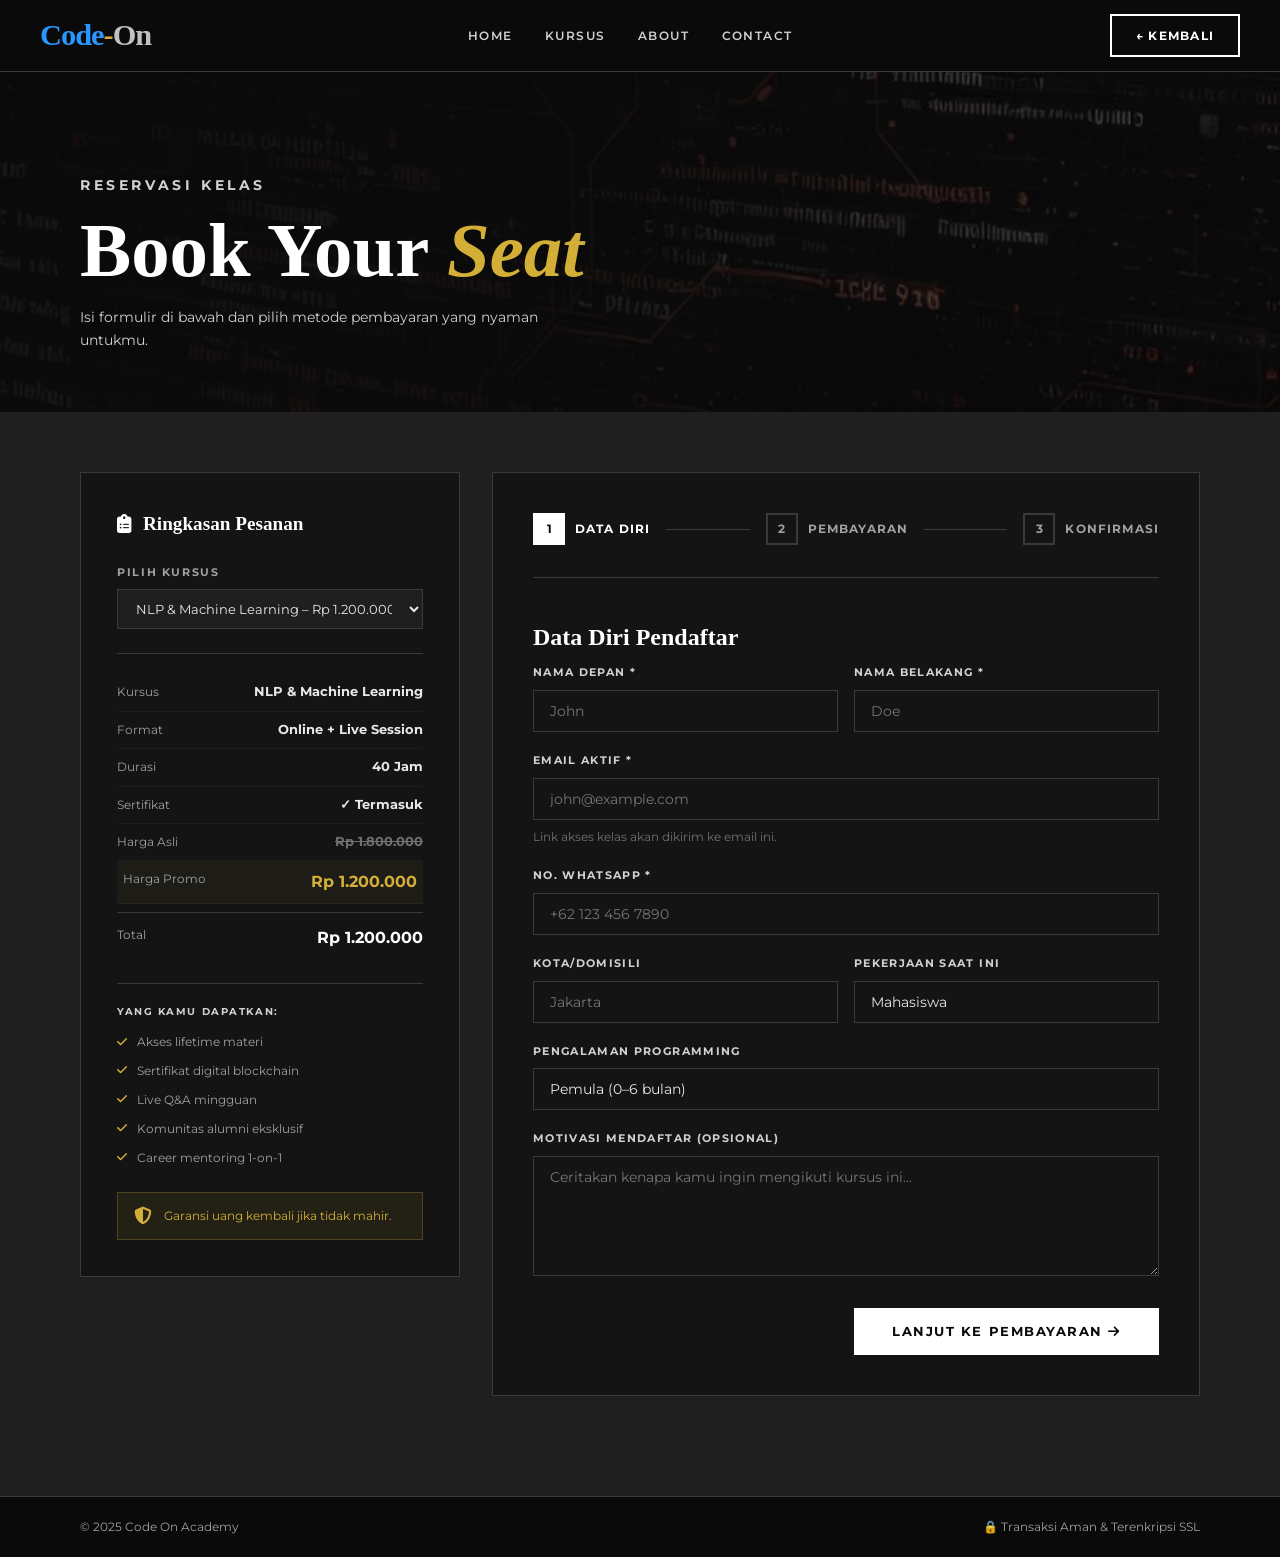
==== commit 817260b5: "Final polish" ====
--- a/booking.html
+++ b/booking.html
@@ -14,7 +14,7 @@
   <header id="navbar" class="scrolled">
     <div class="nav-container">
       <a href="index.html" class="logo">
-        <span class="logo-c">Code</span><span class="logo-dash">-</span><span class="logo-on">on</span>
+        <span class="logo-c">Code</span><span class="logo-dash">-</span><span class="logo-on">On</span>
       </a>
       <nav class="nav-links">
         <a href="index.html">Home</a>
@@ -79,7 +79,7 @@
 
         <div class="summary-guarantee">
           <i class="fas fa-shield-alt"></i>
-          <span>Garansi uang kembali 7 hari jika tidak puas.</span>
+          <span>Garansi uang kembali jika tidak mahir.</span>
         </div>
       </aside>
 
@@ -118,7 +118,7 @@
             <small>Link akses kelas akan dikirim ke email ini.</small>
           </div>
           <div class="form-group">
-            <label>No. sApp *</label>
+            <label>No. WhatsApp *</label>
             <input type="tel" id="phone" placeholder="+62 123 456 7890" required />
           </div>
           <div class="form-row">
@@ -191,14 +191,32 @@
                     <span>ShopeePay</span>
                   </div>
                 </div>
-                <div class="form-group mt-1">
-                  <label>No. HP / Akun e-Wallet</label>
-                  <input type="tel" placeholder="+62 812 3456 7890" />
-                </div>
-              </div>
-            </div>
-
-            <!-- QRIS -->
+
+                <div class="bank-details" id="ewalletDetails" style="display: none; margin-top: 20px;">
+                  <div class="bd-row"><span>E-Wallet</span><strong id="ew-name">GoPay</strong></div>
+                  <div class="bd-row">
+                    <span>No. Akun</span>
+                    <strong id="ew-account">0812 3456 7890</strong>
+                    <button class="copy-btn" onclick="copyAccount('ew-account')"><i class="fas fa-copy"></i></button>
+                  </div>
+                  <div class="bd-row"><span>Atas Nama</span><strong>Code On Academy</strong></div>
+                  <div class="bd-row total-row"><span>Jumlah Bayar</span><strong id="ew-amount">Rp 1.200.000</strong></div>
+                </div>
+
+                <div class="form-group mt-1" id="ewalletUpload" style="display: none;">
+                  <label>Upload Bukti Pembayaran</label>
+                  <div class="file-upload" onclick="document.getElementById('ewProofFile').click()">
+                    <i class="fas fa-cloud-upload-alt"></i>
+                    <span id="ewUploadText">Klik untuk upload bukti</span>
+                    <small>PNG, JPG, PDF – Max 5MB</small>
+                  </div>
+                  <input type="file" id="ewProofFile" accept="image/*,.pdf" style="display:none" onchange="handleFileUpload(event, 'ewFilePreview', 'ewUploadText')" />
+                  <div id="ewFilePreview" class="file-preview" style="display:none"></div>
+                </div>
+                  
+                </div>
+            </div>
+
             <div class="payment-option" onclick="selectPayment('qris')" id="pay-qris">
               <div class="po-header">
                 <div class="po-radio"></div>
@@ -210,54 +228,13 @@
               </div>
               <div class="po-detail" id="detail-qris">
                 <div class="qris-display">
-                  <div class="qris-code">
-                    <div class="qr-mock">
-                      <svg viewBox="0 0 100 100" xmlns="http://www.w3.org/2000/svg">
-                        <!-- QR mock pattern -->
-                        <rect width="100" height="100" fill="white"/>
-                        <rect x="5" y="5" width="30" height="30" rx="2" fill="none" stroke="#0d0d0d" stroke-width="3"/>
-                        <rect x="10" y="10" width="20" height="20" fill="#0d0d0d"/>
-                        <rect x="65" y="5" width="30" height="30" rx="2" fill="none" stroke="#0d0d0d" stroke-width="3"/>
-                        <rect x="70" y="10" width="20" height="20" fill="#0d0d0d"/>
-                        <rect x="5" y="65" width="30" height="30" rx="2" fill="none" stroke="#0d0d0d" stroke-width="3"/>
-                        <rect x="10" y="70" width="20" height="20" fill="#0d0d0d"/>
-                        <rect x="45" y="5" width="5" height="5" fill="#0d0d0d"/>
-                        <rect x="52" y="5" width="5" height="5" fill="#0d0d0d"/>
-                        <rect x="45" y="12" width="5" height="5" fill="#0d0d0d"/>
-                        <rect x="45" y="20" width="5" height="5" fill="#0d0d0d"/>
-                        <rect x="52" y="20" width="5" height="5" fill="#0d0d0d"/>
-                        <rect x="45" y="28" width="5" height="5" fill="#0d0d0d"/>
-                        <rect x="45" y="45" width="5" height="5" fill="#0d0d0d"/>
-                        <rect x="52" y="45" width="5" height="5" fill="#0d0d0d"/>
-                        <rect x="60" y="45" width="5" height="5" fill="#0d0d0d"/>
-                        <rect x="45" y="52" width="5" height="5" fill="#0d0d0d"/>
-                        <rect x="60" y="52" width="5" height="5" fill="#0d0d0d"/>
-                        <rect x="45" y="60" width="5" height="5" fill="#0d0d0d"/>
-                        <rect x="52" y="60" width="5" height="5" fill="#0d0d0d"/>
-                        <rect x="60" y="60" width="5" height="5" fill="#0d0d0d"/>
-                        <rect x="45" y="68" width="5" height="5" fill="#0d0d0d"/>
-                        <rect x="52" y="75" width="5" height="5" fill="#0d0d0d"/>
-                        <rect x="60" y="68" width="5" height="5" fill="#0d0d0d"/>
-                        <rect x="45" y="82" width="5" height="5" fill="#0d0d0d"/>
-                        <rect x="52" y="82" width="5" height="5" fill="#0d0d0d"/>
-                        <rect x="60" y="82" width="5" height="5" fill="#0d0d0d"/>
-                        <rect x="68" y="45" width="5" height="5" fill="#0d0d0d"/>
-                        <rect x="75" y="45" width="5" height="5" fill="#0d0d0d"/>
-                        <rect x="82" y="45" width="5" height="5" fill="#0d0d0d"/>
-                        <rect x="68" y="52" width="5" height="5" fill="#0d0d0d"/>
-                        <rect x="82" y="52" width="5" height="5" fill="#0d0d0d"/>
-                        <rect x="68" y="60" width="5" height="5" fill="#0d0d0d"/>
-                        <rect x="75" y="60" width="5" height="5" fill="#0d0d0d"/>
-                        <rect x="68" y="68" width="5" height="5" fill="#0d0d0d"/>
-                        <rect x="75" y="75" width="5" height="5" fill="#0d0d0d"/>
-                        <rect x="82" y="68" width="5" height="5" fill="#0d0d0d"/>
-                        <rect x="68" y="82" width="5" height="5" fill="#0d0d0d"/>
-                        <rect x="82" y="82" width="5" height="5" fill="#0d0d0d"/>
-                        <text x="50" y="97" text-anchor="middle" font-size="6" fill="#555">Code On Academy</text>
-                      </svg>
+                  <div class="qris-code" style="display: flex; flex-direction: column; align-items: center;">
+                    
+                    <div class="qr-mock" style="width: 200px; height: auto; background: transparent; padding: 0; border: none;">
+                      <img src="aset/qr_qris/qris.jpeg" alt="QRIS Code On Academy" style="width: 100%; border-radius: 8px;">
                     </div>
                     <p class="qris-amount">Total: <strong id="qris-total">Rp 1.200.000</strong></p>
-                    <small>Berlaku 15 menit setelah pembuatan order</small>
+                    
                   </div>
                 </div>
               </div>
--- a/style.css
+++ b/style.css
@@ -16,11 +16,12 @@
   --off-white:  #e8e8e8;
   --white:      #f5f5f5;
   --pure-white: #ffffff;
+  
   --accent:     #d4af37;
   --accent2:    #c0c0c0;
   --blue:       #2997ff;
 
-  --font-display: 'Playfair Display', serif;
+  --font-display: 'Lora', serif;
   --font-body:    'Montserrat', sans-serif;
 
   --nav-h: 72px;
@@ -322,7 +323,8 @@
 }
 .title-code { color: var(--blue); }
 /* FIX 1b: .title-on — syntax diperbaiki, warna #444444 */
-.title-on   { color: #444444; font-style: italic; }
+.title-on   { color: #ffffff; font-style: italic; }
+.title-dash  { color: var(--accent)}
 
 .hero-tagline {
   font-size: clamp(.9rem, 2vw, 1.2rem);
@@ -334,6 +336,14 @@
   margin-left: auto;
   margin-right: auto;
 }
+
+.stat-value-wrapper {
+  display: flex;
+  align-items: center; 
+  justify-content: center; 
+  gap: 4px; 
+}
+
 .hero-btns { display: flex; gap: 16px; justify-content: center; flex-wrap: wrap; margin-bottom: 64px; }
 .hero-stats { display: flex; align-items: center; justify-content: center; gap: 32px; flex-wrap: wrap; }
 .stat { display: flex; flex-direction: column; align-items: center; gap: 4px; }
@@ -342,6 +352,8 @@
 .stat-divider { width: 1px; height: 48px; background: var(--dark2); }
 .hero-scroll-hint { position: absolute; bottom: 40px; left: 50%; transform: translateX(-50%); z-index: 2; display: flex; flex-direction: column; align-items: center; gap: 8px; color: var(--grey); font-size: .65rem; letter-spacing: .2em; text-transform: uppercase; }
 .scroll-line { width: 1px; height: 48px; background: var(--grey); animation: scrollPulse 2s ease infinite; }
+.stat-star { font-family: var(--font-display); font-size: 1.6rem; font-weight: 700; color: var(--accent); }
+
 @keyframes scrollPulse {
   0%,100% { opacity: .3; transform: scaleY(1); }
   50%     { opacity: 1;  transform: scaleY(1.3); }
@@ -364,11 +376,16 @@
 
 .strip-overlay { position: absolute; inset: 0; background: rgba(10,10,10,.72); }
 .strip-text { position: relative; z-index: 1; text-align: left; max-width: 1280px; width: 100%; padding: 0 80px; }
-.strip-text.center { text-align: center; padding: 0 24px; }
+.strip-text.center { text-align: center; padding: 0 24px; display: flex; flex-direction: column; align-items: center; justify-content: center;}
 .strip-eyebrow { font-size: .7rem; font-weight: 700; letter-spacing: .25em; text-transform: uppercase; color: var(--accent); margin-bottom: 12px; }
 .strip-text h2 { font-family: var(--font-display); font-size: clamp(1.6rem, 3.5vw, 2.6rem); font-weight: 700; color: var(--pure-white); line-height: 1.3; max-width: 680px; }
 .strip-text.center h2 { max-width: 100%; margin-bottom: 32px; }
 .strip-text p { color: var(--light-grey); font-size: .9rem; margin-top: 12px; max-width: 600px; }
+
+.strip-text.center .strip-eyebrow {
+  text-align: center;
+  width: 100%;
+}
 
 /* ================================================================
    MOSAIC SECTION — FIX 4: satu grid utuh 4×2 (8 kotak)
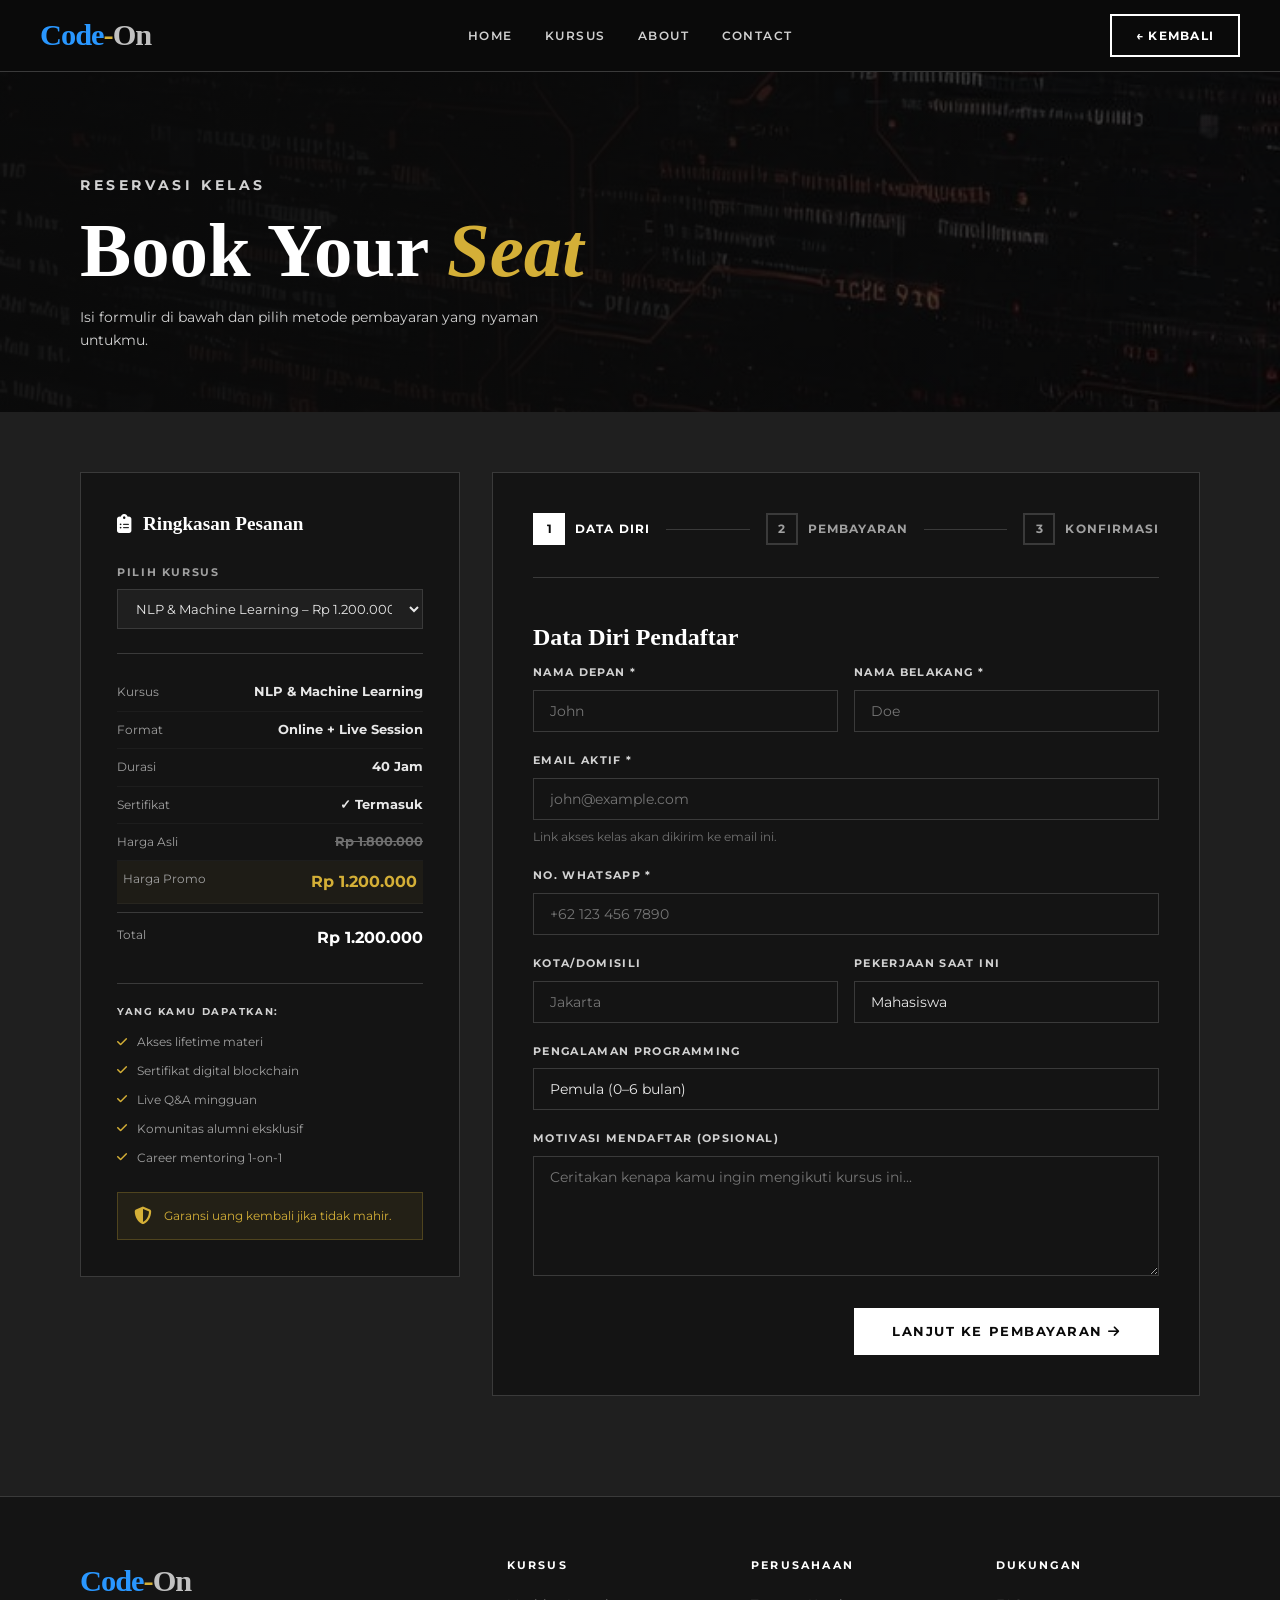
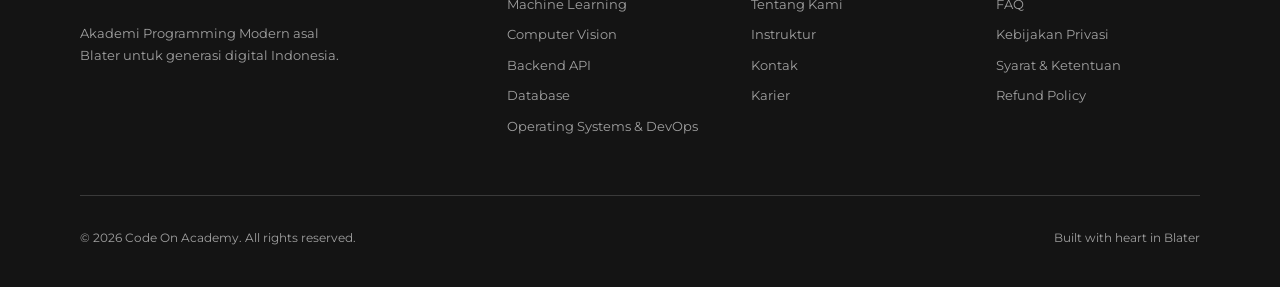
==== commit c7cfa884: "Perbaikan booking.html" ====
--- a/booking.html
+++ b/booking.html
@@ -327,12 +327,43 @@
     </div>
   </section>
 
-  <!-- FOOTER SIMPLE -->
-  <footer class="footer-simple">
-    <span>© 2025 Code On Academy</span>
-    <span>🔒 Transaksi Aman & Terenkripsi SSL</span>
+
+<footer class="footer">
+    <div class="footer-top">
+      <div class="footer-brand">
+        <div class="logo"><span class="logo-c">Code</span><span class="logo-dash">-</span><span class="logo-on">On</span></div>
+        <p>Akademi Programming Modern asal Blater untuk generasi digital Indonesia.</p>
+      </div>
+      <div class="footer-links">
+        <div class="fl-col">
+          <h4>Kursus</h4>
+          <a href="index.html#workshops">Machine Learning</a>
+          <a href="index.html#workshops">Computer Vision</a>
+          <a href="index.html#workshops">Backend API</a>
+          <a href="index.html#workshops">Database</a>
+          <a href="index.html#workshops">Operating Systems & DevOps</a>
+        </div>
+        <div class="fl-col">
+          <h4>Perusahaan</h4>
+          <a href="index.html#about">Tentang Kami</a>
+          <a href="index.html#instructors">Instruktur</a>
+          <a href="index.html#contact">Kontak</a>
+          <a href="index.html#careers">Karier</a>
+        </div>
+        <div class="fl-col">
+          <h4>Dukungan</h4>
+          <a href="index.html#faq">FAQ</a>
+          <a href="index.html#privacy">Kebijakan Privasi</a>
+          <a href="index.html#terms">Syarat & Ketentuan</a>
+          <a href="index.html#refund">Refund Policy</a>
+        </div>
+      </div>
+    </div>
+    <div class="footer-bottom">
+      <span>© 2026 Code On Academy. All rights reserved.</span>
+      <span>Built with heart in Blater</span>
+    </div>
   </footer>
-
   <script src="script.js"></script>
 </body>
-</html>+</html>
--- a/style.css
+++ b/style.css
@@ -429,7 +429,6 @@
 
 /* Image cells */
 .img-placeholder { width: 100%; height: 100%; background-size: cover; background-position: center; position: relative; transition: transform .6s ease; }
-.mosaic-cell:hover .img-placeholder { transform: scale(1.04); }
 .img-overlay { position: absolute; inset: 0; background: rgba(10,10,10,.45); transition: background .4s; }
 .mosaic-cell:hover .img-overlay { background: rgba(10,10,10,.2); }
 .img-caption { position: absolute; bottom: 16px; left: 16px; font-size: .65rem; font-weight: 700; letter-spacing: .2em; text-transform: uppercase; color: rgba(255,255,255,.7); z-index: 2; }
@@ -624,7 +623,7 @@
 .form-row { display: grid; grid-template-columns: 1fr 1fr; gap: 16px; }
 .form-group { display: flex; flex-direction: column; gap: 8px; margin-bottom: 20px; }
 .form-group label { font-size: .7rem; font-weight: 700; letter-spacing: .12em; text-transform: uppercase; color: var(--light-grey); }
-.form-group input, .form-group select, .form-group textarea { background: var(--black2); border: 1px solid var(--dark2); color: var(--off-white); padding: 12px 16px; font-size: .85rem; outline: none; transition: border-color .2s; -webkit-appearance: none; }
+.form-group input, .form-group select, .form-group textarea { background: var(--black2); border: 1px solid var(--dark2); color: var(--off-white); padding: 12px 16px; font-size: .85rem; outline: none; transition: border-color .2s; -webkit-appearance: none; appearance: none;}
 .form-group input:focus, .form-group select:focus, .form-group textarea:focus { border-color: var(--pure-white); }
 .form-group textarea { resize: vertical; min-height: 120px; }
 .form-group small { font-size: .72rem; color: var(--mid); }
